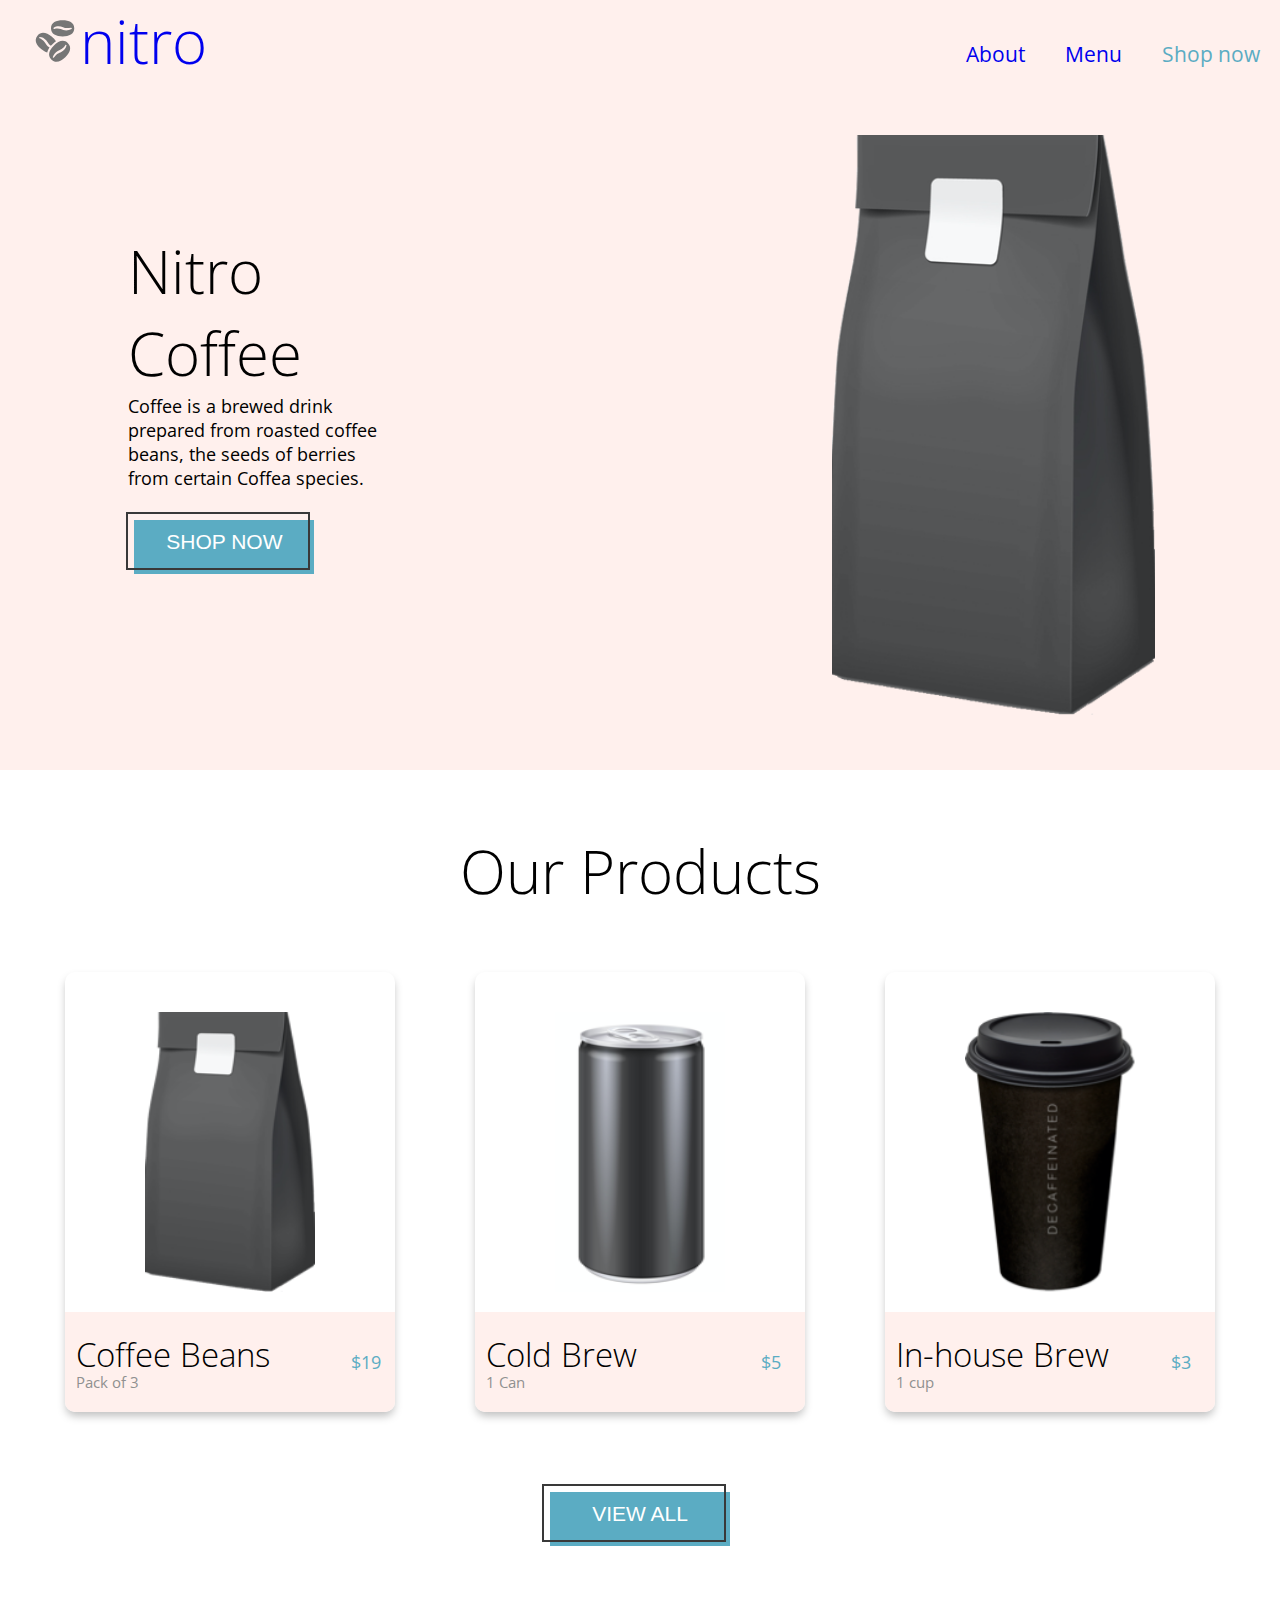
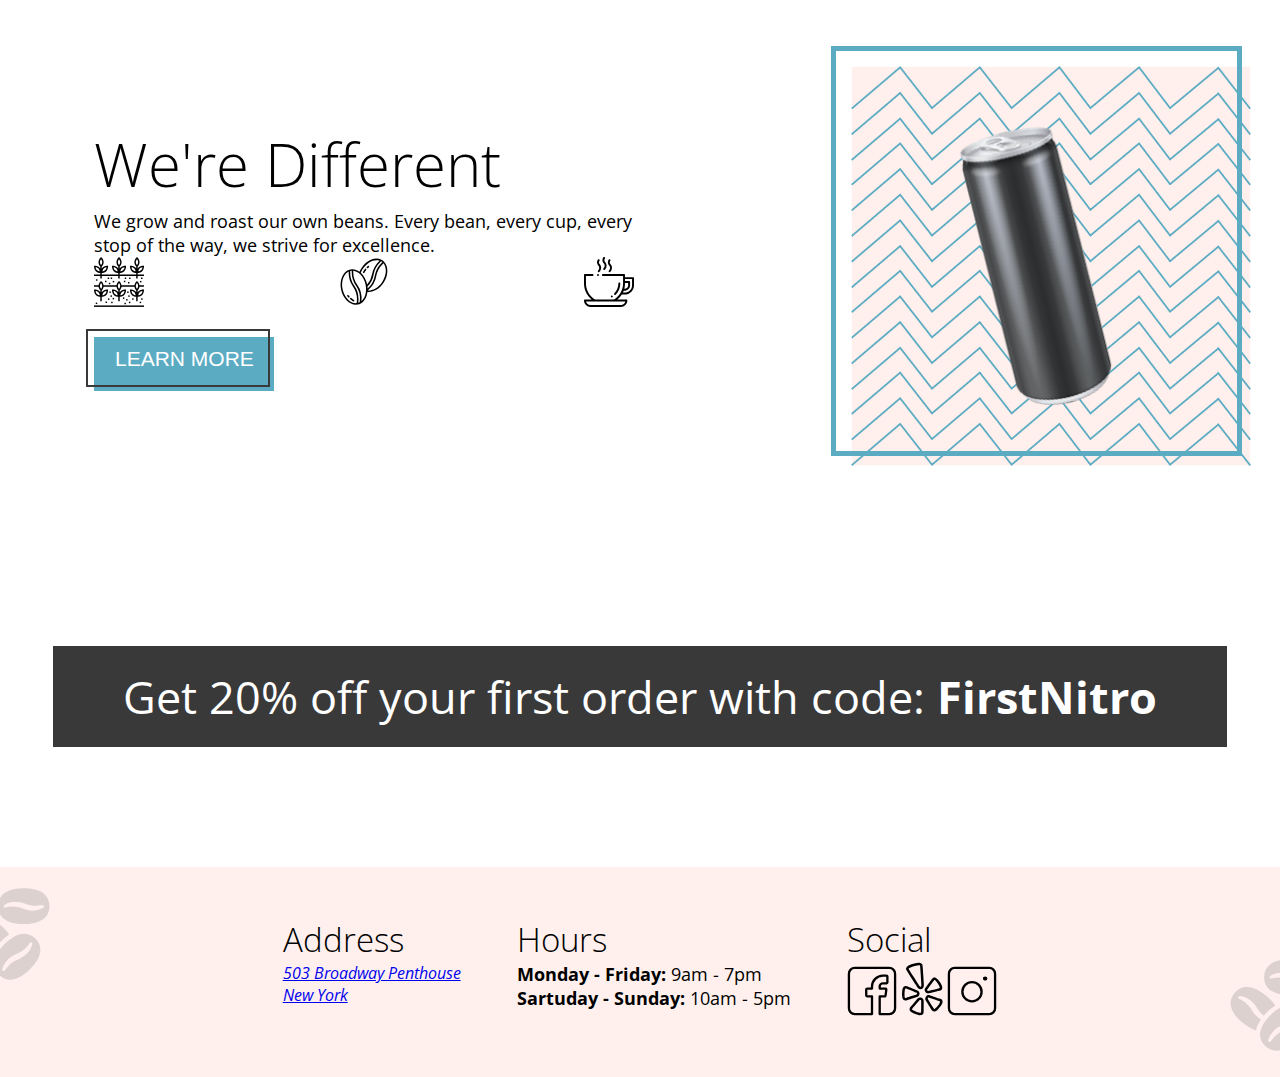
==== index.html @ d69aec3c "committing all files to the repository" ====
<!DOCTYPE html>
<html lang="en">
<head>
    <meta charset="UTF-8">
    <meta name="viewport" content="width=device-width, initial-scale=1.0">
    <link href="https://fonts.googleapis.com/css2?family=Open+Sans:ital,wght@0,300;0,400;0,600;0,700;1,400&display=swap" rel="stylesheet">
    <link rel="stylesheet" href="./css/landing.css">
    <link rel="stylesheet" href="./css/global.css">
    <title>Coffee Shop - Home</title>
</head>
<body>
    <header class="header header-color">
        <nav class="navbar">
            <img src="./assets/logos/coffee-beans-logo-and-footer.svg" alt="coffee bean logo" class="navbar__svg">
            <a href="/MaylonTeles-Coffeeshop2/"><h2 class="navbar__title">nitro</h2></a>
            <ul class="navbar__block">
                <li class="navbar__block-list"><a href="index.html">About</a></li>
                <li class="navbar__block-list"><a href="pages/menu.html">Menu</a></li>
                <li class="navbar__block-list navbar__block-list--ative"><a href="./pages/menu.html">Shop now</a></li>
            </ul>    
        </nav>
        <h1 class="header__title">Nitro Coffee</h1>
        <p class="header__description">Coffee is a brewed drink prepared from roasted coffee beans, the seeds of berries from certain Coffea species.</p>

        <button onclick="window.location.href='./pages/menu.html'" class="header__button">SHOP NOW</button> 
        <img src="./assets/images/coffeebeans-hero.png" alt="coffe bag" class="header__img">
    </header>

    <main>
        <h2 class="products__title">Our Products</h2>
        <div class="cards">
            <div class="card">
                <img src="./assets/images/coffeebeans.png" alt="coffee beans" class="card__img">
                <div class="card__box">
                    <h3 class="card__title">Coffee Beans</h3>
                    <p class="card__sub-title">Pack of 3</p>
                    <p class="card__price">$19</p>
                </div>
            </div>
            <div class="card">
                <img src="./assets/images/coldbrew.png" alt="cold brew" class="card__img">
                <div class="card__box">
                    <h3 class="card__title">Cold Brew</h3>
                    <p class="card__sub-title">1 Can</p>
                    <p class="card__price">$5</p>
                </div>
            </div> 
            <div class="card">
                <img src="./assets/images/inhousebrew.png" alt="in-house" class="card__img">
                <div class="card__box">
                    <h3 class="card__title">In-house Brew</h3>
                    <p class="card__sub-title">1 cup</p>    
                    <p class="card__price">$3</p></div>
                </div>
            </div>    
        </div>
        <div id="btn-box-view-all">
            <button onclick="window.location.href='./pages/menu.html'" class="btn btn--active" type="button">VIEW ALL</button>
        </div> 
        <div class="box-card"> 
            <article class="coldBrewCard">
                <h2 class="coldBrewCard__title">We're Different</h2>
                <p class="coldBrewCard__Description">We grow and roast our own beans. Every bean, every cup, every stop of the way, we strive for excellence.</p>
                <figure class="coldBrewCard__fig">
                    <img class="icon-size" src="./assets/logos/planting.svg" alt="planting">
                    <img class="icon-size" src="./assets/logos/coffee-beans.svg" alt="coffee-beans">
                    <img class="icon-size" src="./assets/logos/coffee-cup.svg" alt="coffee-cup">
                </figure>
                <button class="btn btn--active coldBrewCard__btn" type="button">LEARN MORE</button>
            </article>
            <aside class="decorativecard">
                <img class="decorativecard__back-img" src="./assets/images/coldbrewbackground.png" alt="cold brew background">
                <div class="decorativecard__overlay">
                    <img class="decorativecard__overlay-img" src="./assets/images/tiltedcan.png" alt="tilted can">
                </div>
            </aside>
        </div> 
        <section class="banner">
            <p class="banner__desc">Get 20% off your first order with code: <span class="bold--ative">FirstNitro</span></p>
        </section>       
    </main>

    <footer class="footer">
        <img src="./assets/logos/coffee-beans-logo-and-footer.svg" class="footer__svg" alt="">
        <div>
            <h3>Address</h3>
            <a href="https://www.google.com/maps/place/503+Broadway,+New+York,+NY+10012,+USA/@40.7225151,-74.0021518,17z/data=!3m1!4b1!4m6!3m5!1s0x89c259894ee631e7:0x7b0a31ea522821ee!8m2!3d40.7225111!4d-73.9995769!16s%2Fg%2F11c29k83np?entry=ttu" target="_blank"><address>503 Broadway Penthouse <br>New York</address></a>
        </div>
        <div>
            <h3>Hours</h3>
            <p><span class="bold--ative">Monday - Friday:</span> 9am - 7pm <br><span class="bold--ative">Sartuday - Sunday:</span> 10am - 5pm</p>
        </div>
        <div>
            <h3>Social</h3>
            <a href="https://www.facebook.com/" target="_blank"><img class="footer__img" src="./assets/logos/Facebook-Icon.svg" alt="facebook"></a><a href="https://www.yelp.com/" target="_blank"><img class="footer__img" src="./assets/logos/Yelp-Icon.svg" alt="yelp"></a><a href="https://www.instagram.com/" target="_blank"><img class="footer__img" src="./assets/logos/Instagram-Icon.svg" alt="instagram"></a>
        </div>
        <img src="./assets/logos/coffee-beans-logo-and-footer.svg" class="footer__svg1" alt="">
    </footer>
</body>
</html>
---- css/landing.css ----
/* backgorund color for lightgrey */

.header {
    height: 770px;
} 
.header__title {
    margin: 10% 0 0;
    width: 21%;
    position: relative;
    left: 10%;
}

.header__description {
    width: 20%;
    position: relative;
    padding-bottom: 30px;
    left: 10%;
}

.header__button {
    border: #5BACC3;
    width: 11.25rem;
    padding: 1.25rem;
    padding-top: 10px;
    background-color: #5BACC3;
    color: #FFF;
    position: relative;
    left: 10.5%;
    z-index: 2;
}
.header__button::before {
    content: " ";
    border: 2px solid #393939;
    width: 100%;
    height: 100%;
    top: -8px;
    left: -8px;
    position: absolute;
}
.header__button:hover {
    background-color: #7fd4ea;
}

.header__img {
    position: absolute;
    bottom: 330px;
    top: 15%;
    left: 65%;
    height: 580px;
    z-index: 2;
}
/* this section represents the products on the landing page */
.products__title {
    text-align: center;
    margin: 60px auto;
}

.cards {
    display: flex;
    justify-content: center;
    column-gap: 80px;
}

.card {
    justify-content: space-evenly;
    width: 330px;
    height: 440px;
    box-shadow: 0 5px 9px -1px rgba(0, 0, 0, 0.25);
    border-radius: 10px;
}

.card__img {
    Width: 10.625rem;
    Height: 17.5rem;
    display: block;
    margin: 20px auto 0 auto;
    padding: 20px;
}

.card__box {
    border-radius: 0 0 10px 10px;
    box-sizing: border-box;
    background-color: #fff0ed;
    height: 100px;
    padding: 20px 1px;
}

.card__title {
    margin: 0 0 0 10px;
    width: fit-content;
    height: 40px;
}

.card__sub-title {
    width: fit-content;
    color: #909090;
    font-size: 15px;
    margin: 0 0 0 10px;
}

.card__price {
    margin: 0;
    width: 50px;
    margin: 0;
    color: #5BACC3;
    position: relative;
    left: 87%;
    bottom: 70%;
}

/* button under the card section to view all products */
#btn-box-view-all {
    margin: 60px;
    text-align: center
}

.btn {
    width: 180px;
    padding: 20px;
    padding-top: 10px;
    margin: 20px;
    color: #FFF;
    background-color: #5BACC3;
    border: none;
    position: relative;
}
.btn:hover {
    background-color: #7fd4ea;
}
.btn--active::before {
    content: " ";
    border: 2px solid #393939;
    width: 100%;
    height: 100%;
    top: -8px;
    left: -8px;
    position: absolute;
}
/* Icon Size */
.icon-size {
    width: 50px;
}
/* box card to lay content side by side refering to cold brew card */
.box-card{
    display: flex;
    width: 100%;
    height: 500px;
    justify-content: center;
    column-gap: 30px;
}
/* Article name coldBrewCard dimensional porpose*/
.coldBrewCard {
    width: 560px;
    padding: 50px;
    margin: 0 6% 0 2%;
}
.coldBrewCard__title {
    margin: 47px 0 4px;
}
.coldBrewCard__Description {
    margin-top: 0;
}
/* icon placement inside article and figure tag tag */
.coldBrewCard__fig {
    width: 540px;
    margin: 0 10px 10px 0;
    display: flex;
    justify-content: space-between;
}
/* button inside article tag */
.coldBrewCard__btn {
    margin-left: 0;
}
/* aside img for cold brew card under article tag */
.decorativecard {
    margin: 0;
    width: 450px;
    position: relative;
}
/* offsite border for slyting */
.decorativecard::before {
    content: " ";
    border: 5px solid #5BACC3;
    width: 89%;
    height: 80%;
    top: 20px;
    left: 20px;
    position: absolute;
}

.decorativecard__back-img {
    width: 400px;
    padding: 20px;
    margin: 20px;
    z-index: 1; 
}
/* this is the overlay image of decorative card */
.decorativecard__overlay {
    position: relative;
    z-index: 2; 
    bottom: 85%;
    left: 24%;
    width: 250px;
}
.decorativecard__overlay-img {
    margin: 20px;
    padding: 20px;
    height: 280px;
}

.banner {
    display: flex;
    justify-content: center;
    width: auto;
    margin: 100px 10px 100px;
}

.banner__desc {
    background-color: #393939;
    color: #FFF;
    text-align: center;
    width: 90%;
    padding: 20px;
    margin: 20px;
    font-size: 45px;
    font-weight: 400;
}
/* bold the text in span tags where is required */
.bold--ative {
    font-weight: 700;
}
/* footer section */
 .footer {
    display: flex;
    justify-content: space-evenly;
    background-color: #fff0ed;
    height: 110px;
    padding: 50px;
    z-index: 1;
 }

 .footer__img {
    width: 50px;
 }

 .footer__svg {
    width: 120px;
    opacity: 25%;
    position: relative;
    right: 13.5%;
    bottom: 35%;
    z-index: 2;
 }

 .footer__svg1 {
    width: 120px;
    opacity: 25%;
    position: relative;
    left: 13.5%;
    top: 30%;
    z-index: 2;
 }
---- css/global.css ----
* {
    margin: 0;
    padding: 0;
}
.header-color {
    background-color: #FFF0ED;
}
.navbar {
    display: flex;
    padding-bottom: 20px ;
}
.navbar__svg {
    width: 50px;
    margin-left: 30px;
}
.navbar__title {
    margin: 0;
    font-size: 60px;
    font-weight: 300;
}
.navbar a {
    text-decoration: none;
}
.navbar__block {
    display: flex;
    padding-top: 20px;
    list-style: none;
    justify-content: right;
    width: 100%;
}
.navbar__block-list {
    padding: 20px 20px 0px;
}
.navbar__block-list a {
    text-decoration: none;
}
.navbar__block-list--ative a {
    color: #5bACC3;
}
body {
    margin: 0;
    font-family: 'Open Sans';
}

h1, h2 {
    font-size: 60px;
    font-weight: 300;
}
h3 {
    font-size: 33px;
    font-weight: 300;
}
button, nav .navbar__block-list a {
    font-size: 21px;
    font-weight: 400;
}

p {
    font-size: 18px;
    font-weight: 400;
}
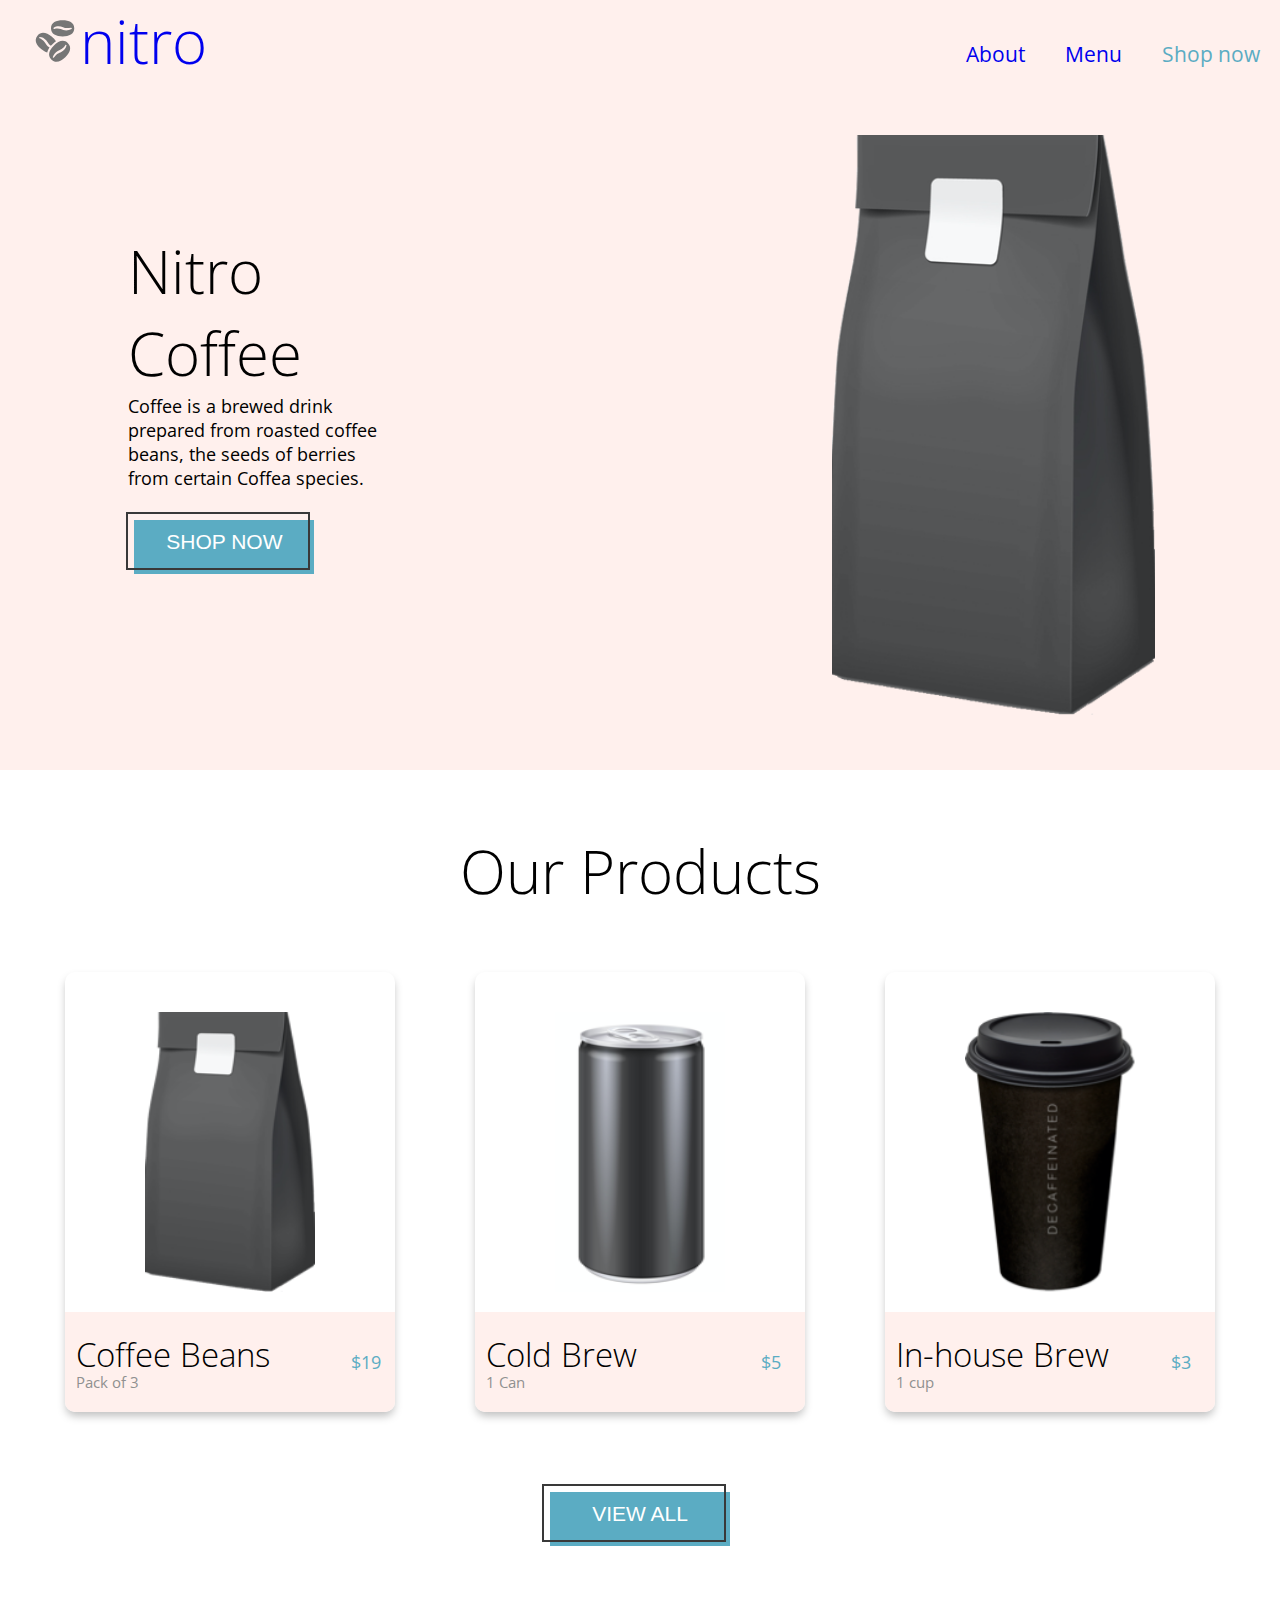
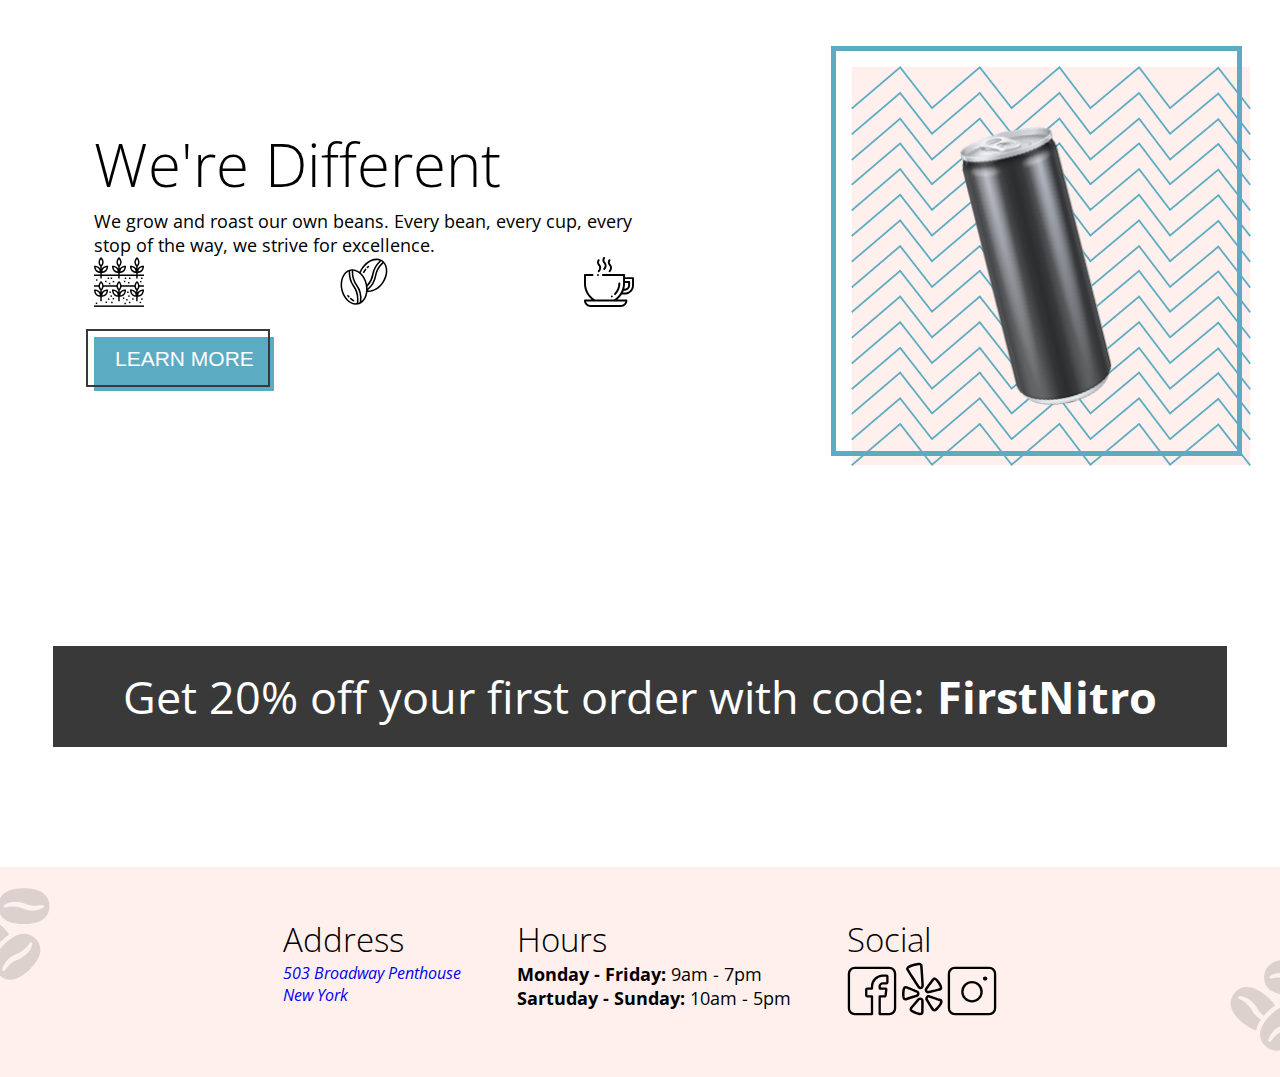
==== commit a6683c12: "site updated to sass process" ====
--- a/index.html
+++ b/index.html
@@ -4,50 +4,50 @@
     <meta charset="UTF-8">
     <meta name="viewport" content="width=device-width, initial-scale=1.0">
     <link href="https://fonts.googleapis.com/css2?family=Open+Sans:ital,wght@0,300;0,400;0,600;0,700;1,400&display=swap" rel="stylesheet">
-    <link rel="stylesheet" href="./css/landing.css">
-    <link rel="stylesheet" href="./css/global.css">
+    <link rel="stylesheet" href="./scss/landing.css">
+    <!-- <link rel="stylesheet" href="./css/global.css"> -->
     <title>Coffee Shop - Home</title>
 </head>
 <body>
-    <header class="header header-color">
+    <header class="header header__header-color">
         <nav class="navbar">
             <img src="./assets/logos/coffee-beans-logo-and-footer.svg" alt="coffee bean logo" class="navbar__svg">
-            <a href="/MaylonTeles-Coffeeshop2/"><h2 class="navbar__title">nitro</h2></a>
+            <a href="./index.html"><h2 class="navbar__title">nitro</h2></a>
             <ul class="navbar__block">
                 <li class="navbar__block-list"><a href="index.html">About</a></li>
                 <li class="navbar__block-list"><a href="pages/menu.html">Menu</a></li>
-                <li class="navbar__block-list navbar__block-list--ative"><a href="./pages/menu.html">Shop now</a></li>
+                <li class="navbar__block-list"><a class="navbar__block-list--ative" href="./pages/menu.html">Shop now</a></li>
             </ul>    
         </nav>
         <h1 class="header__title">Nitro Coffee</h1>
         <p class="header__description">Coffee is a brewed drink prepared from roasted coffee beans, the seeds of berries from certain Coffea species.</p>
 
-        <button onclick="window.location.href='./pages/menu.html'" class="header__button">SHOP NOW</button> 
+        <button onclick="window.location.href='./pages/menu.html'" class="header__button header__button--active">SHOP NOW</button> 
         <img src="./assets/images/coffeebeans-hero.png" alt="coffe bag" class="header__img">
     </header>
 
     <main>
         <h2 class="products__title">Our Products</h2>
-        <div class="cards">
-            <div class="card">
+        <div class="card">
+            <div class="card__box">
                 <img src="./assets/images/coffeebeans.png" alt="coffee beans" class="card__img">
-                <div class="card__box">
+                <div class="card__subbox">
                     <h3 class="card__title">Coffee Beans</h3>
                     <p class="card__sub-title">Pack of 3</p>
                     <p class="card__price">$19</p>
                 </div>
             </div>
-            <div class="card">
+            <div class="card__box">
                 <img src="./assets/images/coldbrew.png" alt="cold brew" class="card__img">
-                <div class="card__box">
+                <div class="card__subbox">
                     <h3 class="card__title">Cold Brew</h3>
                     <p class="card__sub-title">1 Can</p>
                     <p class="card__price">$5</p>
                 </div>
             </div> 
-            <div class="card">
+            <div class="card__box">
                 <img src="./assets/images/inhousebrew.png" alt="in-house" class="card__img">
-                <div class="card__box">
+                <div class="card__subbox">
                     <h3 class="card__title">In-house Brew</h3>
                     <p class="card__sub-title">1 cup</p>    
                     <p class="card__price">$3</p></div>
--- a/scss/landing.css
+++ b/scss/landing.css
@@ -0,0 +1,326 @@
+* {
+  margin: 0;
+  padding: 0;
+}
+
+.header__header-color {
+  background-color: #FFF0ED;
+}
+
+body {
+  margin: 0;
+  font-family: "Open Sans";
+}
+
+h1, h2 {
+  font-size: 60px;
+  font-weight: 300;
+}
+
+h3 {
+  font-size: 33px;
+  font-weight: 300;
+}
+
+button, nav .navbar__block-list a {
+  font-size: 21px;
+  font-weight: 400;
+}
+
+p {
+  font-size: 18px;
+  font-weight: 400;
+}
+
+a {
+  text-decoration: none;
+}
+
+li {
+  list-style-type: none;
+}
+
+.navbar {
+  display: flex;
+  padding-bottom: 20px;
+  background-color: #FFF0ED;
+}
+.navbar__svg {
+  width: 50px;
+  margin-left: 30px;
+}
+.navbar__title {
+  margin: 0;
+  font-size: 60px;
+  font-weight: 300;
+}
+.navbar__block {
+  display: flex;
+  padding-top: 20px;
+  list-style: none;
+  justify-content: right;
+  width: 100%;
+}
+.navbar__block-list {
+  padding: 20px 20px 0px;
+}
+.navbar__block-list--ative {
+  color: #5BACC3;
+}
+
+.header {
+  height: 770px;
+}
+.header__title {
+  margin: 10% 0 0;
+  width: 21%;
+  position: relative;
+  left: 10%;
+}
+.header__description {
+  width: 20%;
+  position: relative;
+  padding-bottom: 30px;
+  left: 10%;
+}
+.header__button {
+  border: #5BACC3;
+  width: 11.25rem;
+  padding: 1.25rem;
+  padding-top: 10px;
+  background-color: #5BACC3;
+  color: #FFF;
+  position: relative;
+  left: 10.5%;
+  z-index: 2;
+}
+.header__button::before {
+  content: " ";
+  border: 2px solid #393939;
+  width: 100%;
+  height: 100%;
+  top: -8px;
+  left: -8px;
+  position: absolute;
+}
+.header__button--active:hover {
+  background-color: #7fd4ea;
+}
+.header__img {
+  position: absolute;
+  bottom: 330px;
+  left: 65%;
+  height: 580px;
+  z-index: 2;
+  top: 15%;
+}
+
+/* this section represents the products on the landing page */
+.products__title {
+  text-align: center;
+  margin: 60px auto;
+}
+
+.card {
+  display: flex;
+  justify-content: center;
+  -moz-column-gap: 80px;
+       column-gap: 80px;
+}
+.card__box {
+  justify-content: space-evenly;
+  width: 330px;
+  height: 440px;
+  box-shadow: 0 5px 9px -1px rgba(0, 0, 0, 0.25);
+  border-radius: 10px;
+}
+.card__img {
+  width: 10.625rem;
+  height: 17.5rem;
+  display: block;
+  margin: 20px auto 0 auto;
+  padding: 20px;
+}
+.card__subbox {
+  border-radius: 0 0 10px 10px;
+  box-sizing: border-box;
+  background-color: #fff0ed;
+  height: 100px;
+  padding: 20px 1px;
+}
+.card__title {
+  margin: 0 0 0 10px;
+  width: -moz-fit-content;
+  width: fit-content;
+  height: 40px;
+}
+.card__sub-title {
+  width: -moz-fit-content;
+  width: fit-content;
+  color: #909090;
+  font-size: 15px;
+  margin: 0 0 0 10px;
+}
+.card__price {
+  margin: 0;
+  width: 50px;
+  margin: 0;
+  color: #5BACC3;
+  position: relative;
+  left: 87%;
+  bottom: 70%;
+}
+
+/* button under the card section to view all products */
+#btn-box-view-all {
+  margin: 60px;
+  text-align: center;
+}
+
+.btn {
+  width: 180px;
+  padding: 20px;
+  padding-top: 10px;
+  margin: 20px;
+  color: #FFF;
+  background-color: #5BACC3;
+  border: none;
+  position: relative;
+}
+.btn:hover {
+  background-color: #7fd4ea;
+}
+.btn--active::before {
+  content: " ";
+  border: 2px solid #393939;
+  width: 100%;
+  height: 100%;
+  top: -8px;
+  left: -8px;
+  position: absolute;
+}
+
+/* Icon Size */
+.icon-size {
+  width: 50px;
+}
+
+/* box card to lay content side by side refering to cold brew card */
+.box-card {
+  display: flex;
+  width: 100%;
+  height: 500px;
+  justify-content: center;
+  -moz-column-gap: 30px;
+       column-gap: 30px;
+}
+
+/* Article name coldBrewCard dimensional porpose*/
+.coldBrewCard {
+  width: 560px;
+  padding: 50px;
+  margin: 0 6% 0 2%;
+  /* icon placement inside article and figure tag tag */
+}
+.coldBrewCard__title {
+  margin: 47px 0 4px;
+}
+.coldBrewCard__description {
+  margin-top: 0;
+}
+.coldBrewCard__fig {
+  width: 540px;
+  margin: 0 10px 10px 0;
+  display: flex;
+  justify-content: space-between;
+}
+.coldBrewCard__btn {
+  margin-left: 0;
+}
+
+/* aside img for cold brew card under article tag */
+.decorativecard {
+  margin: 0;
+  width: 450px;
+  position: relative;
+  /* offsite border for slyting */
+  /* this is the overlay image of decorative card */
+}
+.decorativecard::before {
+  content: " ";
+  border: 5px solid #5BACC3;
+  width: 89%;
+  height: 80%;
+  top: 20px;
+  left: 20px;
+  position: absolute;
+}
+.decorativecard__back-img {
+  width: 400px;
+  padding: 20px;
+  margin: 20px;
+  z-index: 1;
+}
+.decorativecard__overlay {
+  position: relative;
+  z-index: 2;
+  bottom: 85%;
+  left: 24%;
+  width: 250px;
+}
+.decorativecard__overlay-img {
+  margin: 20px;
+  padding: 20px;
+  height: 280px;
+}
+
+.banner {
+  display: flex;
+  justify-content: center;
+  width: auto;
+  margin: 100px 10px 100px;
+}
+.banner__desc {
+  background-color: #393939;
+  color: #FFF;
+  text-align: center;
+  width: 90%;
+  padding: 20px;
+  margin: 20px;
+  font-size: 45px;
+  font-weight: 400;
+}
+
+/* bold the text in span tags where is required */
+.bold--ative {
+  font-weight: 700;
+}
+
+/* footer section */
+.footer {
+  display: flex;
+  justify-content: space-evenly;
+  background-color: #fff0ed;
+  height: 110px;
+  padding: 50px;
+  z-index: 1;
+}
+.footer__img {
+  width: 50px;
+}
+.footer__svg {
+  width: 120px;
+  opacity: 25%;
+  position: relative;
+  right: 13.5%;
+  bottom: 35%;
+  z-index: 2;
+}
+.footer__svg1 {
+  width: 120px;
+  opacity: 25%;
+  position: relative;
+  left: 13.5%;
+  top: 30%;
+  z-index: 2;
+}/*# sourceMappingURL=landing.css.map */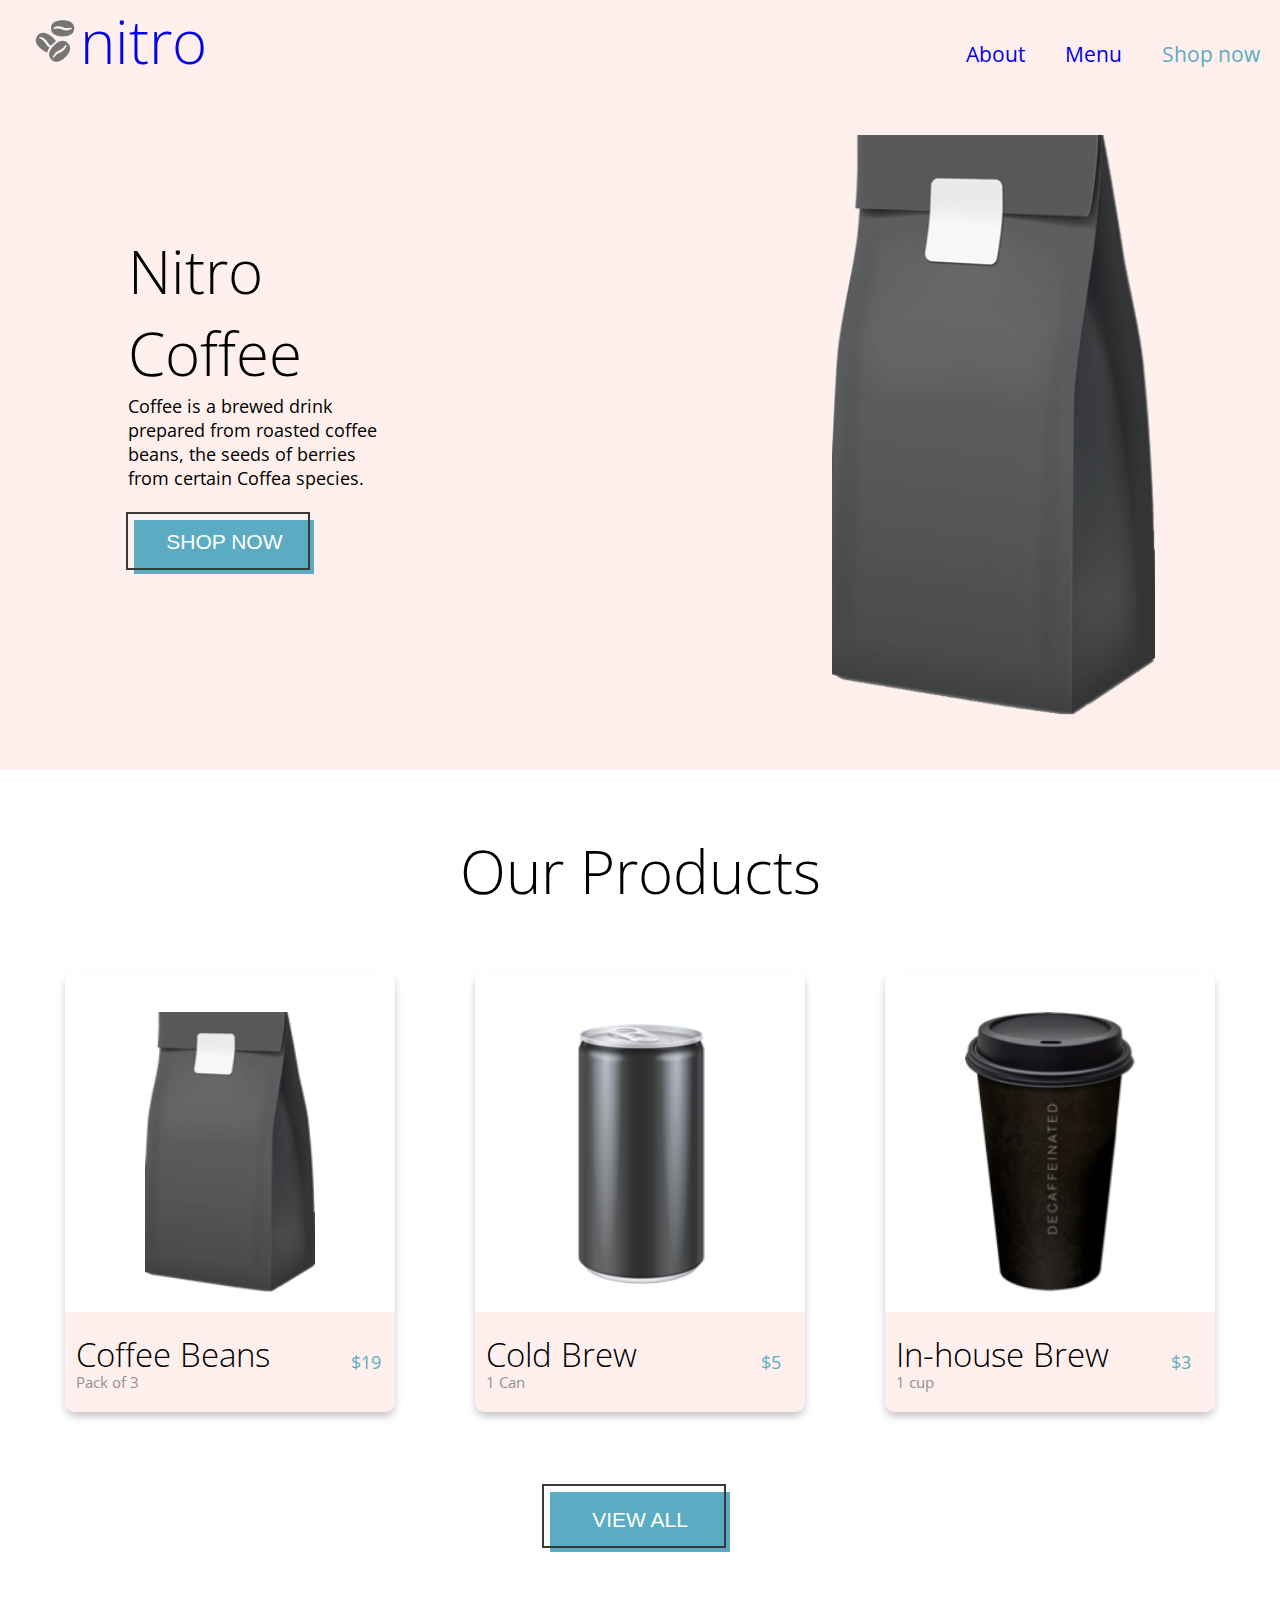
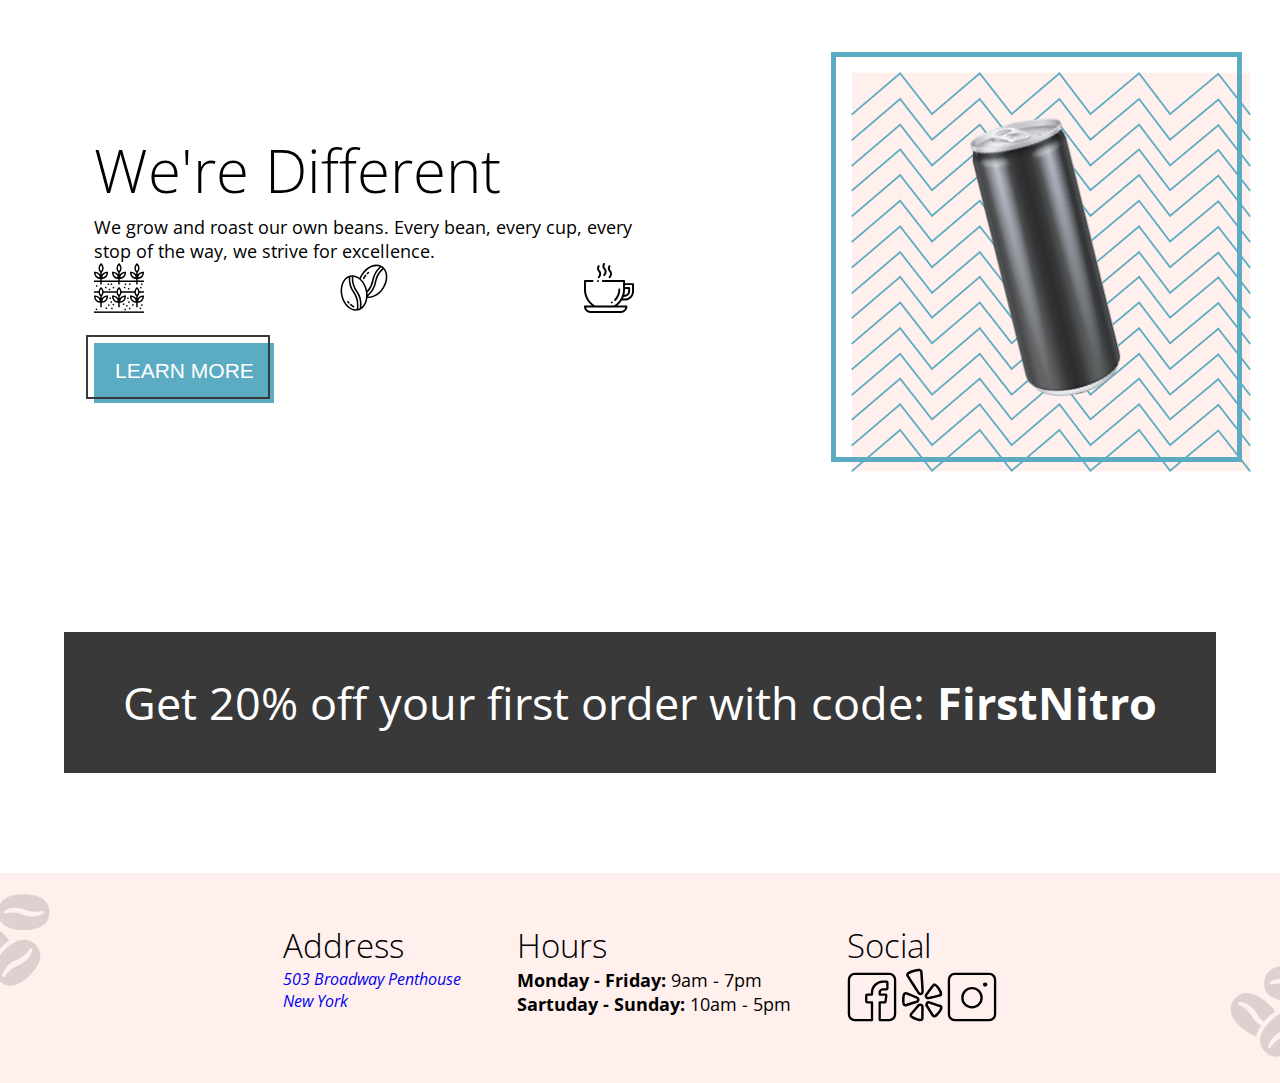
==== commit 1df3dc0f: "animation integrated" ====
--- a/index.html
+++ b/index.html
@@ -27,7 +27,7 @@
     </header>
 
     <main>
-        <h2 class="products__title">Our Products</h2>
+        <h2 class="products-title">Our Products</h2>
         <div class="card">
             <div class="card__box">
                 <img src="./assets/images/coffeebeans.png" alt="coffee beans" class="card__img">
--- a/scss/landing.css
+++ b/scss/landing.css
@@ -103,8 +103,13 @@
   left: -8px;
   position: absolute;
 }
-.header__button--active:hover {
-  background-color: #7fd4ea;
+.header__button:hover {
+  cursor: pointer;
+  border: 2px solid #393939;
+  padding: 1rem;
+}
+.header__button--active:hover::before {
+  opacity: 0%;
 }
 .header__img {
   position: absolute;
@@ -116,7 +121,7 @@
 }
 
 /* this section represents the products on the landing page */
-.products__title {
+.products-title {
   text-align: center;
   margin: 60px auto;
 }
@@ -180,7 +185,7 @@
 .btn {
   width: 180px;
   padding: 20px;
-  padding-top: 10px;
+  padding-top: 16px;
   margin: 20px;
   color: #FFF;
   background-color: #5BACC3;
@@ -188,7 +193,9 @@
   position: relative;
 }
 .btn:hover {
-  background-color: #7fd4ea;
+  cursor: pointer;
+  border: 2px solid #393939;
+  padding: 1rem;
 }
 .btn--active::before {
   content: " ";
@@ -199,6 +206,9 @@
   left: -8px;
   position: absolute;
 }
+.btn--active:hover::before {
+  opacity: 0%;
+}
 
 /* Icon Size */
 .icon-size {
@@ -264,27 +274,38 @@
 .decorativecard__overlay {
   position: relative;
   z-index: 2;
-  bottom: 85%;
-  left: 24%;
+  bottom: 80%;
+  left: 35%;
   width: 250px;
 }
 .decorativecard__overlay-img {
-  margin: 20px;
-  padding: 20px;
   height: 280px;
 }
+.decorativecard__overlay-img:hover {
+  animation: rotate 2s linear infinite;
+}
+@keyframes rotate {
+  100% {
+    transform: rotate(360deg);
+  }
+}
 
 .banner {
   display: flex;
   justify-content: center;
-  width: auto;
-  margin: 100px 10px 100px;
+  width: 90%;
+  margin: 100px auto;
+  background-color: #393939;
+  animation: blinker 1.5s linear infinite;
+}
+@keyframes blinker {
+  90% {
+    opacity: 60%;
+    background-color: #5BACC3;
+  }
 }
 .banner__desc {
-  background-color: #393939;
   color: #FFF;
-  text-align: center;
-  width: 90%;
   padding: 20px;
   margin: 20px;
   font-size: 45px;
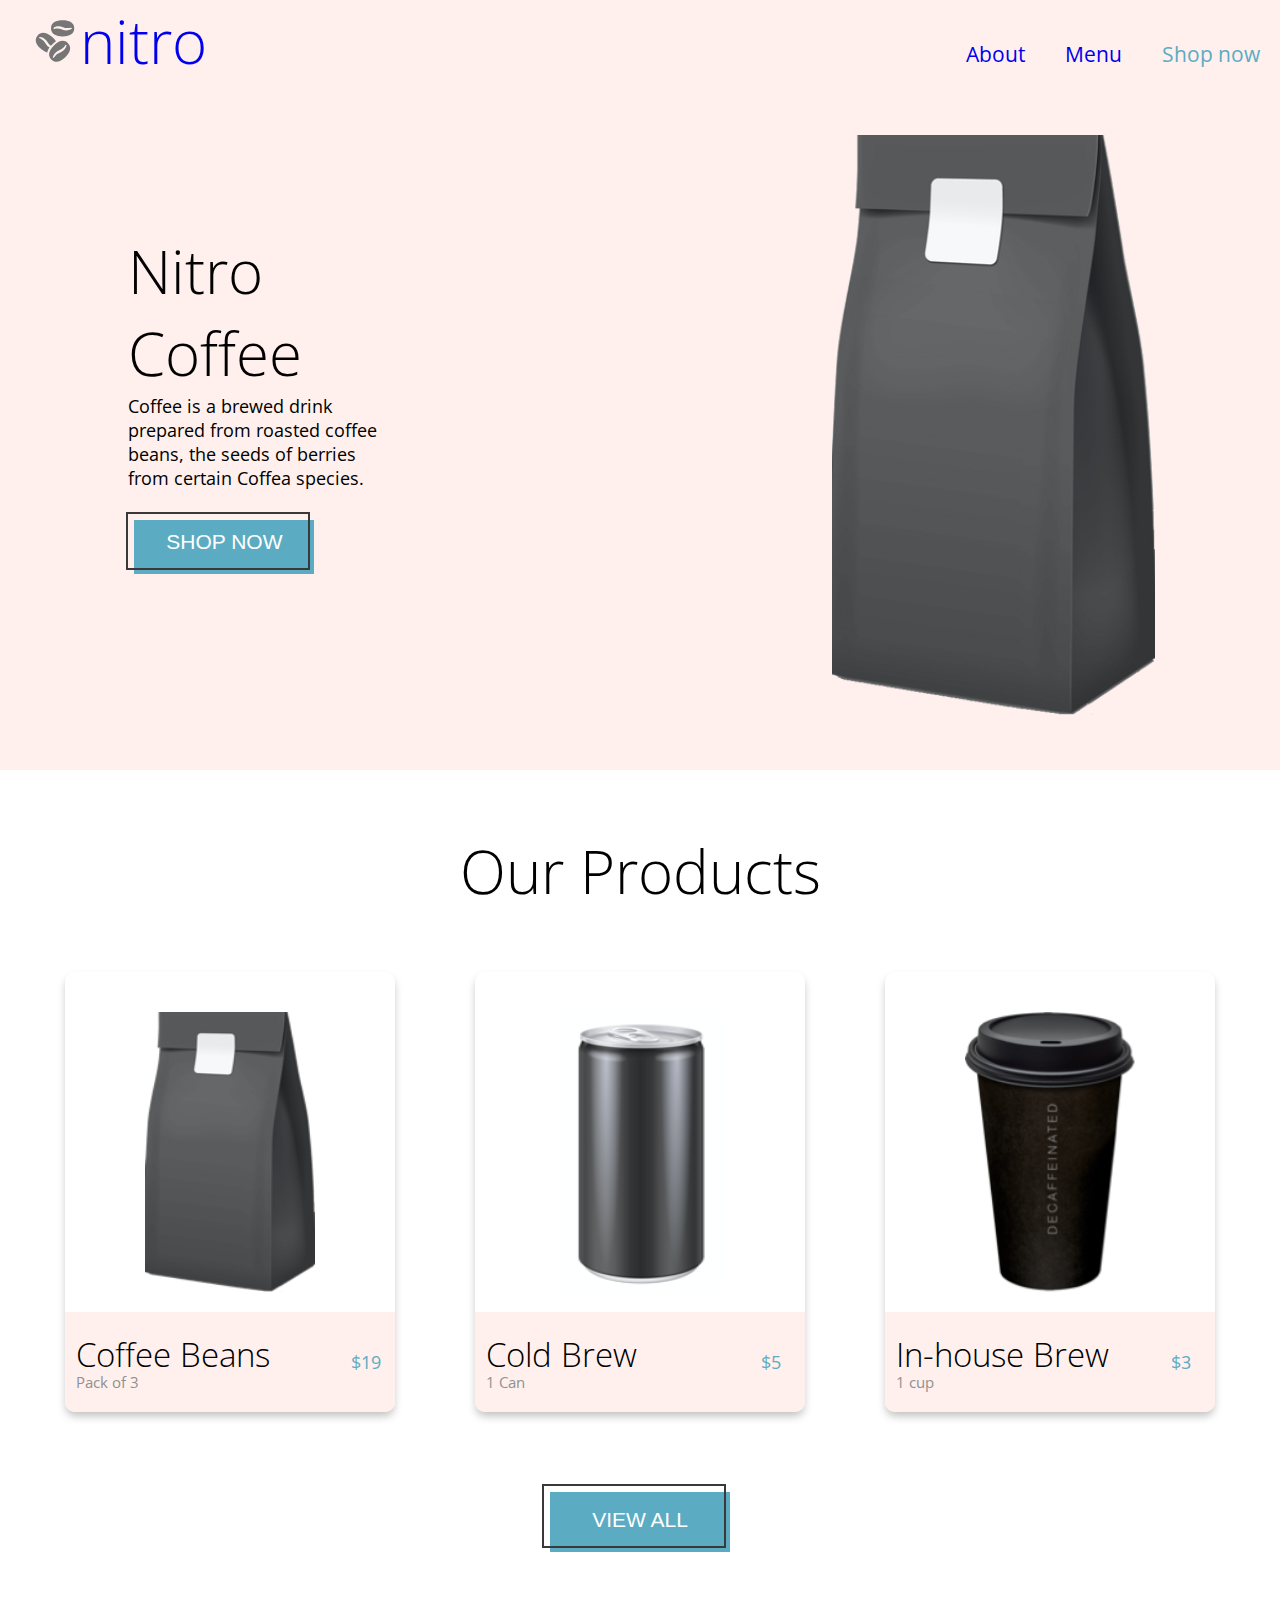
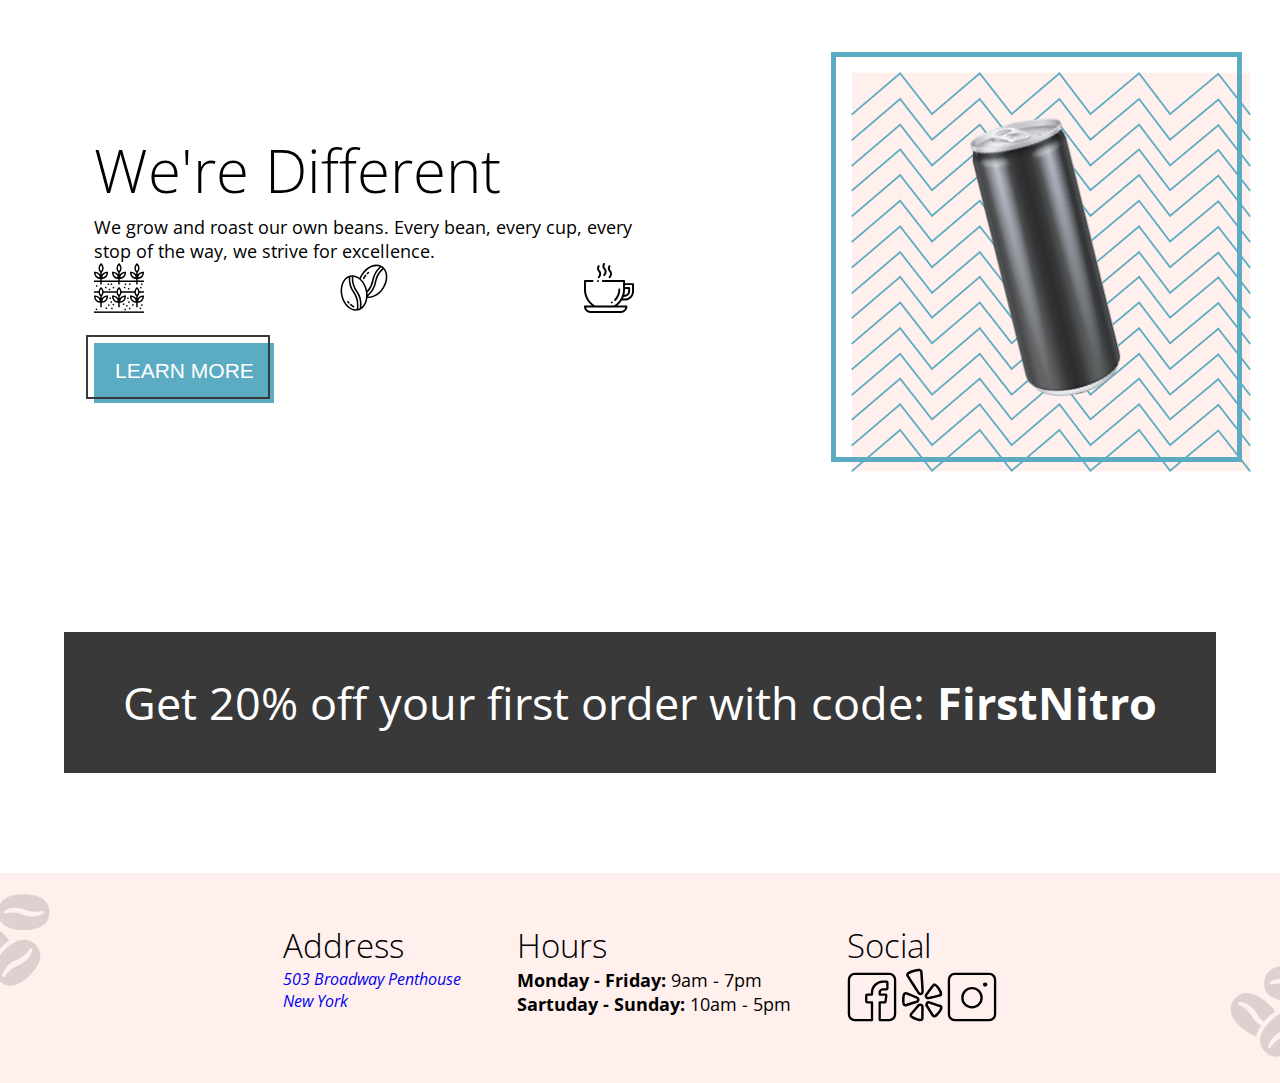
==== commit 073ae691: "stray div removed from index" ====
--- a/index.html
+++ b/index.html
@@ -50,7 +50,7 @@
                 <div class="card__subbox">
                     <h3 class="card__title">In-house Brew</h3>
                     <p class="card__sub-title">1 cup</p>    
-                    <p class="card__price">$3</p></div>
+                    <p class="card__price">$3</p>
                 </div>
             </div>    
         </div>
--- a/scss/landing.css
+++ b/scss/landing.css
@@ -13,22 +13,22 @@
 }
 
 h1, h2 {
-  font-size: 60px;
+  font-size: 3.75rem;
   font-weight: 300;
 }
 
 h3 {
-  font-size: 33px;
+  font-size: 2.063rem;
   font-weight: 300;
 }
 
 button, nav .navbar__block-list a {
-  font-size: 21px;
+  font-size: 1.313rem;
   font-weight: 400;
 }
 
 p {
-  font-size: 18px;
+  font-size: 1.125rem;
   font-weight: 400;
 }
 
@@ -42,34 +42,34 @@
 
 .navbar {
   display: flex;
-  padding-bottom: 20px;
+  padding-bottom: 1.25rem;
   background-color: #FFF0ED;
 }
 .navbar__svg {
-  width: 50px;
-  margin-left: 30px;
+  width: 3.125rem;
+  margin-left: 1.875rem;
 }
 .navbar__title {
   margin: 0;
-  font-size: 60px;
+  font-size: 3.75rem;
   font-weight: 300;
 }
 .navbar__block {
   display: flex;
-  padding-top: 20px;
+  padding-top: 1.25rem;
   list-style: none;
   justify-content: right;
   width: 100%;
 }
 .navbar__block-list {
-  padding: 20px 20px 0px;
+  padding: 1.25rem 1.25rem 0px;
 }
 .navbar__block-list--ative {
   color: #5BACC3;
 }
 
 .header {
-  height: 770px;
+  height: 48.125rem;
 }
 .header__title {
   margin: 10% 0 0;
@@ -80,14 +80,14 @@
 .header__description {
   width: 20%;
   position: relative;
-  padding-bottom: 30px;
+  padding-bottom: 1.875rem;
   left: 10%;
 }
 .header__button {
   border: #5BACC3;
   width: 11.25rem;
   padding: 1.25rem;
-  padding-top: 10px;
+  padding-top: 0.625rem;
   background-color: #5BACC3;
   color: #FFF;
   position: relative;
@@ -96,16 +96,16 @@
 }
 .header__button::before {
   content: " ";
-  border: 2px solid #393939;
+  border: 0.125rem solid #393939;
   width: 100%;
   height: 100%;
-  top: -8px;
-  left: -8px;
+  top: -0.5rem;
+  left: -0.5rem;
   position: absolute;
 }
 .header__button:hover {
   cursor: pointer;
-  border: 2px solid #393939;
+  border: 0.125rem solid #393939;
   padding: 1rem;
 }
 .header__button--active:hover::before {
@@ -113,9 +113,9 @@
 }
 .header__img {
   position: absolute;
-  bottom: 330px;
+  bottom: 20.625rem;
   left: 65%;
-  height: 580px;
+  height: 36.25rem;
   z-index: 2;
   top: 15%;
 }
@@ -123,52 +123,52 @@
 /* this section represents the products on the landing page */
 .products-title {
   text-align: center;
-  margin: 60px auto;
+  margin: 3.75rem auto;
 }
 
 .card {
   display: flex;
   justify-content: center;
-  -moz-column-gap: 80px;
-       column-gap: 80px;
+  -moz-column-gap: 5rem;
+       column-gap: 5rem;
 }
 .card__box {
   justify-content: space-evenly;
-  width: 330px;
-  height: 440px;
-  box-shadow: 0 5px 9px -1px rgba(0, 0, 0, 0.25);
-  border-radius: 10px;
+  width: 20.625rem;
+  height: 27.5rem;
+  box-shadow: 0 0.313rem 0.563rem -0.063rem rgba(0, 0, 0, 0.25);
+  border-radius: 0.625rem;
 }
 .card__img {
   width: 10.625rem;
   height: 17.5rem;
   display: block;
-  margin: 20px auto 0 auto;
-  padding: 20px;
+  margin: 1.25rem auto 0 auto;
+  padding: 1.25rem;
 }
 .card__subbox {
-  border-radius: 0 0 10px 10px;
+  border-radius: 0 0 0.625rem 0.625rem;
   box-sizing: border-box;
   background-color: #fff0ed;
-  height: 100px;
-  padding: 20px 1px;
+  height: 6.25rem;
+  padding: 1.25rem 0.063rem;
 }
 .card__title {
-  margin: 0 0 0 10px;
+  margin: 0 0 0 0.625rem;
   width: -moz-fit-content;
   width: fit-content;
-  height: 40px;
+  height: 2.5rem;
 }
 .card__sub-title {
   width: -moz-fit-content;
   width: fit-content;
   color: #909090;
-  font-size: 15px;
-  margin: 0 0 0 10px;
+  font-size: 0.938rem;
+  margin: 0 0 0 0.625rem;
 }
 .card__price {
   margin: 0;
-  width: 50px;
+  width: 3.125rem;
   margin: 0;
   color: #5BACC3;
   position: relative;
@@ -178,15 +178,15 @@
 
 /* button under the card section to view all products */
 #btn-box-view-all {
-  margin: 60px;
+  margin: 3.75rem;
   text-align: center;
 }
 
 .btn {
-  width: 180px;
-  padding: 20px;
-  padding-top: 16px;
-  margin: 20px;
+  width: 11.25rem;
+  padding: 1.25rem;
+  padding-top: 1rem;
+  margin: 1.25rem;
   color: #FFF;
   background-color: #5BACC3;
   border: none;
@@ -194,16 +194,16 @@
 }
 .btn:hover {
   cursor: pointer;
-  border: 2px solid #393939;
+  border: 0.125rem solid #393939;
   padding: 1rem;
 }
 .btn--active::before {
   content: " ";
-  border: 2px solid #393939;
+  border: 0.125rem solid #393939;
   width: 100%;
   height: 100%;
-  top: -8px;
-  left: -8px;
+  top: -0.5rem;
+  left: -0.5rem;
   position: absolute;
 }
 .btn--active:hover::before {
@@ -212,35 +212,35 @@
 
 /* Icon Size */
 .icon-size {
-  width: 50px;
+  width: 3.125rem;
 }
 
 /* box card to lay content side by side refering to cold brew card */
 .box-card {
   display: flex;
   width: 100%;
-  height: 500px;
+  height: 31.25rem;
   justify-content: center;
-  -moz-column-gap: 30px;
-       column-gap: 30px;
+  -moz-column-gap: 1.875rem;
+       column-gap: 1.875rem;
 }
 
 /* Article name coldBrewCard dimensional porpose*/
 .coldBrewCard {
-  width: 560px;
-  padding: 50px;
+  width: 35rem;
+  padding: 3.125rem;
   margin: 0 6% 0 2%;
   /* icon placement inside article and figure tag tag */
 }
 .coldBrewCard__title {
-  margin: 47px 0 4px;
+  margin: 2.938rem 0 0.25rem;
 }
 .coldBrewCard__description {
   margin-top: 0;
 }
 .coldBrewCard__fig {
-  width: 540px;
-  margin: 0 10px 10px 0;
+  width: 33.75rem;
+  margin: 0 0.625rem 0.625rem 0;
   display: flex;
   justify-content: space-between;
 }
@@ -251,24 +251,24 @@
 /* aside img for cold brew card under article tag */
 .decorativecard {
   margin: 0;
-  width: 450px;
+  width: 28.125rem;
   position: relative;
   /* offsite border for slyting */
   /* this is the overlay image of decorative card */
 }
 .decorativecard::before {
   content: " ";
-  border: 5px solid #5BACC3;
+  border: 0.313rem solid #5BACC3;
   width: 89%;
   height: 80%;
-  top: 20px;
-  left: 20px;
+  top: 1.25rem;
+  left: 1.25rem;
   position: absolute;
 }
 .decorativecard__back-img {
-  width: 400px;
-  padding: 20px;
-  margin: 20px;
+  width: 25rem;
+  padding: 1.25rem;
+  margin: 1.25rem;
   z-index: 1;
 }
 .decorativecard__overlay {
@@ -276,10 +276,10 @@
   z-index: 2;
   bottom: 80%;
   left: 35%;
-  width: 250px;
+  width: 15.625rem;
 }
 .decorativecard__overlay-img {
-  height: 280px;
+  height: 17.5rem;
 }
 .decorativecard__overlay-img:hover {
   animation: rotate 2s linear infinite;
@@ -294,7 +294,7 @@
   display: flex;
   justify-content: center;
   width: 90%;
-  margin: 100px auto;
+  margin: 6.25rem auto;
   background-color: #393939;
   animation: blinker 1.5s linear infinite;
 }
@@ -306,9 +306,9 @@
 }
 .banner__desc {
   color: #FFF;
-  padding: 20px;
-  margin: 20px;
-  font-size: 45px;
+  padding: 1.25rem;
+  margin: 1.25rem;
+  font-size: 2.813rem;
   font-weight: 400;
 }
 
@@ -322,15 +322,15 @@
   display: flex;
   justify-content: space-evenly;
   background-color: #fff0ed;
-  height: 110px;
-  padding: 50px;
+  height: 6.875rem;
+  padding: 3.125rem;
   z-index: 1;
 }
 .footer__img {
-  width: 50px;
+  width: 3.125rem;
 }
 .footer__svg {
-  width: 120px;
+  width: 7.5rem;
   opacity: 25%;
   position: relative;
   right: 13.5%;
@@ -338,7 +338,7 @@
   z-index: 2;
 }
 .footer__svg1 {
-  width: 120px;
+  width: 7.5rem;
   opacity: 25%;
   position: relative;
   left: 13.5%;
